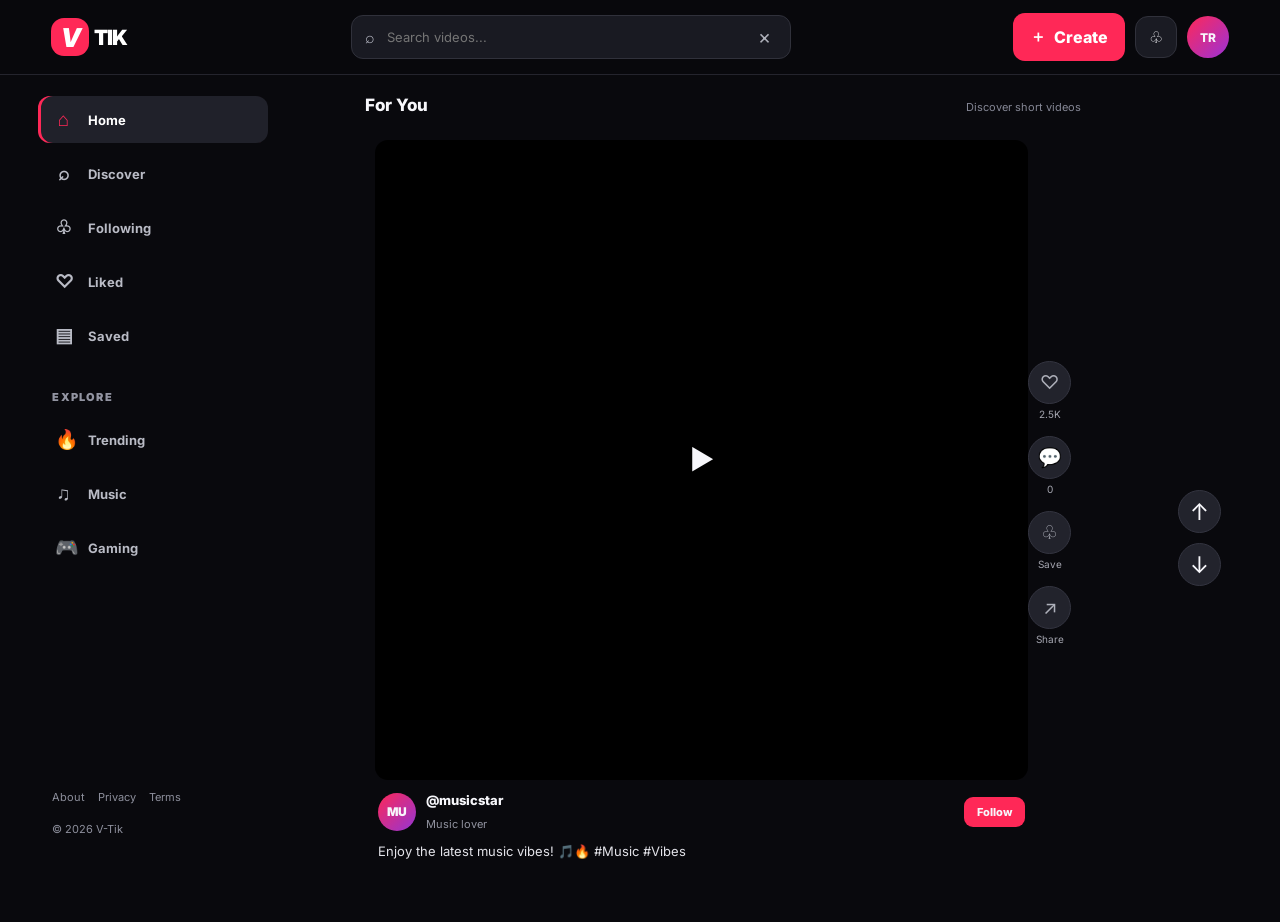
==== index.html @ be9b4aa5 "Update index.html" ====
<!DOCTYPE html>
<html lang="en">
<head>
  <meta charset="UTF-8">
  <meta name="viewport" content="width=device-width, initial-scale=1">
  <meta name="theme-color" content="#09090d">
  <title>V-Tik — Watch, Create & Share</title>
  <link rel="preconnect" href="https://fonts.googleapis.com">
  <link rel="preconnect" href="https://fonts.gstatic.com" crossorigin>
  <link href="https://fonts.googleapis.com/css2?family=Inter:wght@400;500;600;700;800;900&display=swap" rel="stylesheet">
  <link rel="stylesheet" href="style.css">
</head>
<body>
  <header class="topbar">
    <a class="brand" href="#" aria-label="V-Tik home"><span class="brand-mark">V</span><span class="brand-word">TIK</span></a>
    <label class="search-box">
      <span aria-hidden="true">⌕</span>
      <input id="searchInput" type="search" placeholder="Search videos..." autocomplete="off">
      <button id="clearSearch" type="button" aria-label="Clear search">×</button>
    </label>
    <div class="top-actions">
      <button class="create-button" id="openUpload">＋ <span>Create</span></button>
      <button class="icon-button notification-button" id="notificationsButton" title="Notifications" aria-label="Notifications">♧</button>
      <button class="avatar top-avatar" id="topAvatar" title="Open profile">TR</button>
    </div>
  </header>

  <div class="app-layout">
    <aside class="left-sidebar">
      <nav class="main-nav" aria-label="Main navigation">
        <button class="nav-item active" data-page="Home"><span>⌂</span>Home</button>
        <button class="nav-item" data-page="Discover"><span>⌕</span>Discover</button>
        <button class="nav-item" data-page="Following"><span>♧</span>Following</button>
        <button class="nav-item" data-page="Liked"><span>♡</span>Liked</button>
        <button class="nav-item" data-page="Saved"><span>▤</span>Saved</button>
      </nav>
      <p class="sidebar-heading">EXPLORE</p>
      <nav class="explore-nav" aria-label="Explore topics">
        <button class="nav-item" data-topic="Trending"><span>🔥</span>Trending</button>
        <button class="nav-item" data-topic="Music"><span>♫</span>Music</button>
        <button class="nav-item" data-topic="Gaming"><span>🎮</span>Gaming</button>
      </nav>
      <footer class="sidebar-footer">
        <div class="footer-links"><a href="#">About</a><a href="#">Privacy</a><a href="#">Terms</a></div>
        <p>© 2026 V-Tik</p>
      </footer>
    </aside>

    <main class="feed-area">
      <div class="feed-heading">
        <span id="feedLabel">For You</span>
        <span class="feed-subtitle">Discover short videos</span>
      </div>
      <section id="videoFeed" class="video-feed" aria-live="polite"></section>
      <section id="emptyState" class="empty-state hidden">
        <div class="empty-symbol">▶</div>
        <h2>No videos found</h2>
        <p>Try another search or upload the first video.</p>
        <button class="create-button" id="emptyUpload">＋ Upload video</button>
      </section>
    </main>

    <aside class="scroll-controls" aria-label="Feed controls">
      <button id="scrollUp" title="Previous video" aria-label="Scroll up">↑</button>
      <button id="scrollDown" title="Next video" aria-label="Scroll down">↓</button>
    </aside>
  </div>

  <nav class="mobile-nav" aria-label="Mobile navigation">
    <button class="mobile-active" data-page="Home"><span>⌂</span>Home</button>
    <button data-page="Discover"><span>⌕</span>Discover</button>
    <button id="mobileUpload" class="mobile-create" aria-label="Create video">＋</button>
    <button data-page="Saved"><span>▤</span>Saved</button>
    <button data-page="Profile"><span>◉</span>Profile</button>
  </nav>

  <div class="modal hidden" id="uploadModal" role="dialog" aria-modal="true" aria-labelledby="uploadTitle">
    <div class="modal-panel">
      <button class="modal-close" data-close="uploadModal" aria-label="Close">×</button>
      <p class="eyebrow">CREATOR STUDIO</p>
      <h2 id="uploadTitle">Upload a video</h2>
      <label class="file-drop" for="videoFile"><span class="upload-arrow">↑</span><b>Choose a video</b><small>MP4, WebM or MOV</small></label>
      <input id="videoFile" type="file" accept="video/*" hidden>
      <p id="selectedFile" class="selected-file">No video selected</p>
      <label class="field-label" for="videoCaption">Caption</label>
      <textarea id="videoCaption" maxlength="220" placeholder="Write a caption..."></textarea>
      <label class="field-label" for="videoTopic">Topic</label>
      <select id="videoTopic"><option>Trending</option><option>Music</option><option>Gaming</option><option>Lifestyle</option><option>Comedy</option></select>
      <button class="create-button publish-button" id="publishVideo">Publish video</button>
    </div>
  </div>

  <div class="modal hidden" id="commentsModal" role="dialog" aria-modal="true" aria-labelledby="commentsTitle">
    <div class="modal-panel comments-panel">
      <button class="modal-close" data-close="commentsModal" aria-label="Close">×</button>
      <p class="eyebrow">COMMUNITY</p>
      <h2 id="commentsTitle">Comments</h2>
      <div id="commentList" class="comment-list"></div>
      <form id="commentForm" class="comment-form">
        <input id="commentInput" maxlength="300" placeholder="Add a comment..." required>
        <button class="create-button" type="submit">Send</button>
      </form>
    </div>
  </div>

  <div id="toast" class="toast" role="status"></div>
  <script src="app.js"></script>
</body>
</html>
---- style.css ----
/* =========================================
   V-TIK PRO — IMPROVED STYLESHEET
========================================= */

* {
    box-sizing: border-box;
}

:root {
    color-scheme: dark;

    --bg: #09090d;
    --panel: #121219;
    --panel2: #20212a;
    --line: #292a34;
    --muted: #999ba8;
    --text: #f7f7fb;
    --pink: #ff2857;
    --purple: #9b32d8;

    --topbar-height: 75px;
    --mobile-nav-height: 65px;
}

html {
    scroll-behavior: smooth;
}

body {
    margin: 0;
    min-height: 100vh;
    background: var(--bg);
    color: var(--text);
    font-family: Inter, Arial, sans-serif;
    overflow-x: hidden;
}

button,
input,
textarea,
select {
    font: inherit;
}

button {
    color: inherit;
    cursor: pointer;
}

button:focus-visible,
input:focus-visible,
textarea:focus-visible,
select:focus-visible {
    outline: 2px solid var(--pink);
    outline-offset: 3px;
}

/* =========================================
   TOP BAR
========================================= */

.topbar {
    height: var(--topbar-height);
    position: sticky;
    top: 0;
    z-index: 30;

    display: grid;
    grid-template-columns: 270px minmax(240px, 440px) 1fr;
    align-items: center;
    gap: 30px;

    padding: 0 4%;

    background: #09090df2;
    border-bottom: 1px solid #24242d;
    backdrop-filter: blur(16px);
    -webkit-backdrop-filter: blur(16px);
}

.brand {
    width: max-content;
    display: flex;
    align-items: center;
    gap: 5px;

    color: white;
    text-decoration: none;
    font-size: 21px;
    font-weight: 900;
    letter-spacing: -1px;
}

.brand-mark {
    width: 38px;
    height: 38px;

    display: grid;
    place-items: center;

    border-radius: 13px;
    background: var(--pink);

    font-size: 26px;
    font-weight: 900;
    font-style: italic;
}

.brand-word {
    letter-spacing: -1.3px;
}

.search-box {
    height: 44px;

    display: flex;
    align-items: center;
    gap: 10px;

    padding: 0 13px;

    background: #191a22;
    border: 1px solid #30313b;
    border-radius: 12px;

    color: #b8bac5;
    transition: border-color .2s;
}

.search-box:focus-within {
    border-color: var(--pink);
}

.search-box input {
    width: 100%;
    min-width: 0;

    border: 0;
    outline: 0;

    background: transparent;
    color: white;
    font-size: 13px;
}

.search-box button {
    border: 0;
    background: none;
    color: #aeb0ba;
    font-size: 20px;
}

.top-actions {
    display: flex;
    justify-content: flex-end;
    align-items: center;
    gap: 10px;
}

.create-button {
    display: inline-flex;
    align-items: center;
    justify-content: center;
    gap: 8px;

    padding: 13px 17px;

    border: 0;
    border-radius: 12px;

    background: var(--pink);
    color: white;

    font-weight: 800;
    transition: .2s;
}

.create-button:hover {
    filter: brightness(1.12);
    transform: translateY(-2px);
}

.icon-button,
.avatar {
    width: 42px;
    height: 42px;

    border-radius: 13px;
    background: #1a1b23;
    border: 1px solid #30313b;
}

.top-avatar {
    border: 0;
    border-radius: 50%;
    background: linear-gradient(135deg, #ff2857, #9b32d8);

    font-size: 12px;
    font-weight: 800;
}

/* =========================================
   MAIN LAYOUT
========================================= */

.app-layout {
    display: grid;
    grid-template-columns: 230px minmax(0, 1fr) 64px;
    gap: 26px;

    max-width: 1540px;
    margin: 0 auto;
    padding: 17px 3% 40px;
}

/* =========================================
   LEFT SIDEBAR
========================================= */

.left-sidebar {
    position: sticky;
    top: 92px;

    height: calc(100vh - 110px);
    min-height: 500px;

    padding: 4px 0 20px;

    display: flex;
    flex-direction: column;
}

.main-nav,
.explore-nav {
    display: grid;
    gap: 7px;
}

.nav-item {
    height: 47px;

    display: flex;
    align-items: center;
    gap: 17px;

    padding: 0 17px;

    border: 0;
    border-radius: 12px;

    background: transparent;
    color: #b9bbc5;

    text-align: left;
    font-size: 13px;
    font-weight: 700;

    transition: .2s;
}

.nav-item span {
    width: 16px;
    text-align: center;
    font-size: 19px;
}

.nav-item:hover,
.nav-item.active {
    background: #20212a;
    color: #fff;
}

.nav-item.active {
    box-shadow: inset 3px 0 var(--pink);
}

.nav-item.active span {
    color: var(--pink);
}

.sidebar-heading {
    margin: 31px 14px 12px;

    color: #9294a1;
    font-size: 11px;
    font-weight: 900;
    letter-spacing: 1.2px;
}

.sidebar-footer {
    margin-top: auto;
    padding: 15px 14px;

    color: #8d8f9c;
    font-size: 11px;
}

.footer-links {
    display: flex;
    flex-wrap: wrap;
    gap: 13px;
    margin-bottom: 18px;
}

.footer-links a {
    color: inherit;
    text-decoration: none;
}

/* =========================================
   VIDEO FEED AREA
========================================= */

.feed-area {
    width: 100%;
    max-width: 720px;
    min-width: 0;
    margin: 0 auto;
}

.feed-heading {
    display: flex;
    align-items: baseline;
    justify-content: space-between;

    margin: 3px 0 13px;
    padding: 0 2px;
}

.feed-heading > span:first-child {
    font-size: 17px;
    font-weight: 800;
}

.feed-subtitle {
    color: #858795;
    font-size: 11px;
}

/* =========================================
   ONE-VIDEO-AT-A-TIME SCROLLING
========================================= */

/*
   The feed itself scrolls.
   Each card occupies the available feed height.
*/

#videoFeed,
.video-feed {
    display: flex;
    flex-direction: column;
    gap: 0;

    width: 100%;
    height: calc(100vh - 150px);
    height: calc(100dvh - 150px);

    min-height: 400px;

    overflow-x: hidden;
    overflow-y: auto;

    scroll-snap-type: y mandatory;
    scroll-behavior: smooth;
    overscroll-behavior-y: contain;

    scrollbar-width: none;
    -ms-overflow-style: none;
}

#videoFeed::-webkit-scrollbar,
.video-feed::-webkit-scrollbar {
    display: none;
}

/* ONE VIDEO CARD */

#videoFeed .video-card,
.video-feed .video-card {
    position: relative;

    display: flex;
    flex: 0 0 100%;
    align-items: stretch;
    justify-content: center;

    width: 100%;
    height: 100%;
    min-height: 0;

    padding: 12px;

    scroll-snap-align: start;
    scroll-snap-stop: always;

    overflow: hidden;
}

/* VIDEO MAIN AREA */

.video-card .video-main {
    display: flex;
    flex: 1;
    flex-direction: column;

    min-width: 0;
    min-height: 0;
}

/* =========================================
   VIDEO PLAYER
========================================= */

.video-stage {
    position: relative;

    width: 100%;
    height: min(76vh, 685px);
    min-height: 300px;

    display: flex;
    justify-content: center;
    align-items: center;

    overflow: hidden;

    background: #000;
    border-radius: 13px;
}

#videoFeed .video-stage,
.video-feed .video-stage {
    flex: 1;
    height: auto;
    min-height: 0;
    max-height: none;
}

.video-stage video {
    display: block;

    width: 100%;
    height: 100%;

    object-fit: contain;

    background: #000;
    cursor: pointer;
}

.video-overlay-play {
    position: absolute;
    inset: 0;

    display: grid;
    place-items: center;

    pointer-events: none;
    opacity: 0;

    transition: opacity .2s;
}

.video-overlay-play span {
    width: 68px;
    height: 68px;

    display: grid;
    place-items: center;

    border-radius: 50%;
    background: #0008;

    font-size: 27px;
}

.video-stage.paused .video-overlay-play {
    opacity: 1;
}

/* =========================================
   VIDEO DETAILS
========================================= */

.video-meta {
    display: flex;
    align-items: center;
    gap: 10px;

    flex-shrink: 0;

    padding: 12px 3px 0;
}

.creator-avatar {
    width: 38px;
    height: 38px;
    flex: 0 0 38px;

    display: grid;
    place-items: center;

    border-radius: 50%;
    background: linear-gradient(135deg, #ff2857, #9335d5);

    font-size: 12px;
    font-weight: 900;
}

.creator-text {
    flex: 1;
    min-width: 0;
}

.creator-name {
    margin: 0 0 4px;
    font-size: 13px;
    font-weight: 800;
}

.creator-handle {
    color: #9294a1;
    font-size: 11px;
}

.video-caption {
    margin: 10px 3px 5px;

    color: #e3e3e9;
    font-size: 13px;
    line-height: 1.5;

    overflow-wrap: anywhere;
}

.follow-button {
    flex-shrink: 0;

    padding: 8px 13px;

    border: 0;
    border-radius: 9px;

    background: var(--pink);

    font-size: 11px;
    font-weight: 800;
}

.follow-button.following {
    background: #292a34;
    color: #ddd;
}

/* =========================================
   VIDEO ACTIONS
========================================= */

.video-actions {
    display: flex;
    flex-direction: column;
    align-items: center;
    justify-content: center;
    gap: 16px;

    flex-shrink: 0;

    padding: 4px 0;
}

.action-wrap {
    display: grid;
    justify-items: center;
    gap: 4px;

    color: #aeb0ba;
    font-size: 10px;
}

.action-button {
    width: 43px;
    height: 43px;

    display: grid;
    place-items: center;

    border: 1px solid #343541;
    border-radius: 50%;

    background: #22232c;

    font-size: 19px;
    transition: .2s;
}

.action-button:hover,
.action-button.active {
    color: var(--pink);
    border-color: #74304a;
    transform: scale(1.06);
}

.action-count {
    color: #a5a6b0;
    font-size: 10px;
}

/* =========================================
   DESKTOP SCROLL BUTTONS
========================================= */

.scroll-controls {
    position: sticky;
    top: 40%;

    height: max-content;

    display: grid;
    gap: 10px;

    align-self: start;
    padding-top: 130px;
}

.scroll-controls button {
    width: 43px;
    height: 43px;

    border: 1px solid #343541;
    border-radius: 50%;

    background: #22232c;
    font-size: 23px;

    transition: .2s;
}

.scroll-controls button:hover {
    background: #343541;
    transform: scale(1.06);
}

/* =========================================
   EMPTY STATE
========================================= */

.empty-state {
    padding: 70px 20px;

    text-align: center;

    border: 1px dashed #343541;
    border-radius: 16px;

    color: #a4a6b2;
}

.empty-state h2 {
    color: white;
}

.empty-state p {
    font-size: 13px;
}

.empty-symbol {
    margin-bottom: 15px;
    font-size: 42px;
}

.hidden {
    display: none !important;
}

/* =========================================
   MOBILE NAVIGATION
========================================= */

.mobile-nav {
    display: none;
}

/* =========================================
   MODALS
========================================= */

.modal {
    position: fixed;
    inset: 0;
    z-index: 60;

    display: grid;
    place-items: center;

    padding: 18px;

    background: #000b;
    backdrop-filter: blur(7px);
    -webkit-backdrop-filter: blur(7px);
}

.modal-panel {
    position: relative;

    width: min(440px, 100%);
    max-height: 90vh;
    overflow: auto;

    padding: 27px;

    background: #171820;
    border: 1px solid #343541;
    border-radius: 18px;
}

.modal-panel h2 {
    margin: 7px 0 20px;
}

.modal-close {
    position: absolute;
    top: 12px;
    right: 15px;

    border: 0;
    background: none;

    color: #b8bac5;
    font-size: 27px;
}

.eyebrow {
    color: var(--pink);
    font-size: 10px;
    font-weight: 900;
    letter-spacing: 1.3px;
}

/* =========================================
   UPLOAD FORM
========================================= */

.file-drop {
    display: grid;
    justify-items: center;
    gap: 8px;

    padding: 28px;

    border: 1px dashed #555666;
    border-radius: 13px;

    background: #20212a;
    cursor: pointer;

    transition: .2s;
}

.file-drop:hover {
    border-color: var(--pink);
    background: #29202a;
}

.upload-arrow {
    color: var(--pink);
    font-size: 30px;
}

.file-drop small,
.selected-file {
    color: #a5a7b2;
    font-size: 12px;
}

.field-label {
    display: block;
    margin: 17px 0 7px;

    font-size: 12px;
    font-weight: 700;
}

textarea,
select,
.comment-form input {
    width: 100%;
    padding: 12px;

    border: 1px solid #383946;
    border-radius: 10px;

    background: #101117;
    color: white;

    outline: none;
}

textarea {
    min-height: 85px;
    resize: vertical;
}

select {
    margin-top: 4px;
}

.publish-button {
    width: 100%;
    margin-top: 18px;
}

/* =========================================
   COMMENTS
========================================= */

.comment-list {
    display: grid;
    gap: 12px;

    max-height: 45vh;
    overflow: auto;

    margin-bottom: 15px;
}

.comment-item {
    padding: 10px;

    background: #22232c;
    border-radius: 10px;

    font-size: 13px;
}

.comment-item b {
    display: block;
    margin-bottom: 4px;
}

.comment-form {
    display: flex;
    gap: 8px;
}

.comment-form input {
    min-width: 0;
}

.comment-form button {
    white-space: nowrap;
}

/* =========================================
   TOAST MESSAGE
========================================= */

.toast {
    position: fixed;
    left: 50%;
    bottom: 25px;
    z-index: 90;

    transform: translate(-50%, 20px);

    padding: 11px 17px;

    background: #292a34;
    border: 1px solid #41424d;
    border-radius: 10px;

    font-size: 12px;

    opacity: 0;
    pointer-events: none;

    transition: .2s;
}

.toast.show {
    opacity: 1;
    transform: translate(-50%, 0);
}

/* =========================================
   TABLETS AND SMALL LAPTOPS
========================================= */

@media (max-width: 1000px) {
    .topbar {
        grid-template-columns: 170px minmax(180px, 1fr) auto;
        gap: 15px;
    }

    .app-layout {
        grid-template-columns: 185px minmax(0, 1fr) 48px;
        gap: 15px;
    }

    #videoFeed,
    .video-feed {
        height: calc(100vh - 150px);
        height: calc(100dvh - 150px);
    }

    .video-stage {
        height: 68vh;
    }
}

/* =========================================
   MOBILE PHONES
========================================= */

@media (max-width: 700px) {
    :root {
        --topbar-height: 64px;
    }

    .topbar {
        height: var(--topbar-height);

        grid-template-columns: auto minmax(90px, 1fr) auto;
        gap: 10px;

        padding: 0 12px;
    }

    .brand {
        font-size: 17px;
    }

    .brand-mark {
        width: 34px;
        height: 34px;
    }

    .search-box {
        height: 39px;
        padding: 0 9px;
    }

    .search-box input {
        font-size: 11px;
    }

    .create-button {
        padding: 11px 12px;
    }

    .create-button span {
        display: none;
    }

    .notification-button {
        display: none;
    }

    .top-actions {
        gap: 6px;
    }

    .icon-button,
    .avatar {
        width: 36px;
        height: 36px;
    }

    .app-layout {
        display: block;
        padding: 12px 10px 85px;
    }

    .left-sidebar {
        display: none;
    }

    .feed-area {
        max-width: 560px;
    }

    .feed-heading {
        margin: 4px 3px 12px;
    }

    /*
       Leaves space for the top bar,
       heading and fixed bottom navigation.
    */

    #videoFeed,
    .video-feed {
        height: calc(100vh - 190px);
        height: calc(100dvh - 190px);
        min-height: 350px;
    }

    #videoFeed .video-card,
    .video-feed .video-card {
        padding: 8px;
    }

    .video-stage {
        height: 68vh;
        min-height: 300px;
        max-height: 650px;
    }

    .video-actions {
        gap: 13px;
    }

    .action-button {
        width: 38px;
        height: 38px;
    }

    .scroll-controls {
        display: none !important;
    }

    /* MOBILE BOTTOM NAVIGATION */

    .mobile-nav {
        position: fixed;
        z-index: 35;

        bottom: 0;
        left: 0;
        right: 0;

        height: var(--mobile-nav-height);

        display: flex;
        justify-content: space-around;
        align-items: center;

        padding-bottom: env(safe-area-inset-bottom);

        background: #101117f5;
        border-top: 1px solid #2b2c36;

        backdrop-filter: blur(15px);
        -webkit-backdrop-filter: blur(15px);
    }

    .mobile-nav button {
        display: grid;
        justify-items: center;
        gap: 3px;

        border: 0;
        background: none;

        color: #aeb0ba;
        font-size: 9px;
    }

    .mobile-nav button span {
        font-size: 19px;
    }

    .mobile-nav .mobile-active {
        color: var(--pink);
    }

    .mobile-nav .mobile-create {
        width: 42px;
        height: 34px;

        display: grid;
        place-items: center;

        border-radius: 10px;
        background: var(--pink);

        color: white;
        font-size: 25px;
    }

    .sidebar-footer {
        display: none;
    }
}

/* =========================================
   EXTRA SMALL PHONES
========================================= */

@media (max-width: 390px) {
    .topbar {
        gap: 7px;
        padding: 0 8px;
    }

    .brand {
        font-size: 15px;
    }

    .brand-mark {
        width: 31px;
        height: 31px;
        font-size: 22px;
    }

    #videoFeed,
    .video-feed {
        height: calc(100vh - 185px);
        height: calc(100dvh - 185px);
    }

    .video-card {
        padding: 6px;
    }

    .video-stage {
        min-height: 260px;
    }

    .video-actions {
        gap: 10px;
    }

    .action-button {
        width: 34px;
        height: 34px;
        font-size: 16px;
    }

    .action-count {
        font-size: 9px;
    }

    .creator-avatar {
        width: 33px;
        height: 33px;
        flex-basis: 33px;
    }

    .video-caption {
        font-size: 12px;
    }
}

/* =========================================
   ACCESSIBILITY AND PERFORMANCE
========================================= */

@media (prefers-reduced-motion: reduce) {
    html {
        scroll-behavior: auto;
    }

    *,
    *::before,
    *::after {
        transition-duration: .01ms !important;
        animation-duration: .01ms !important;
        scroll-behavior: auto !important;
    }
}
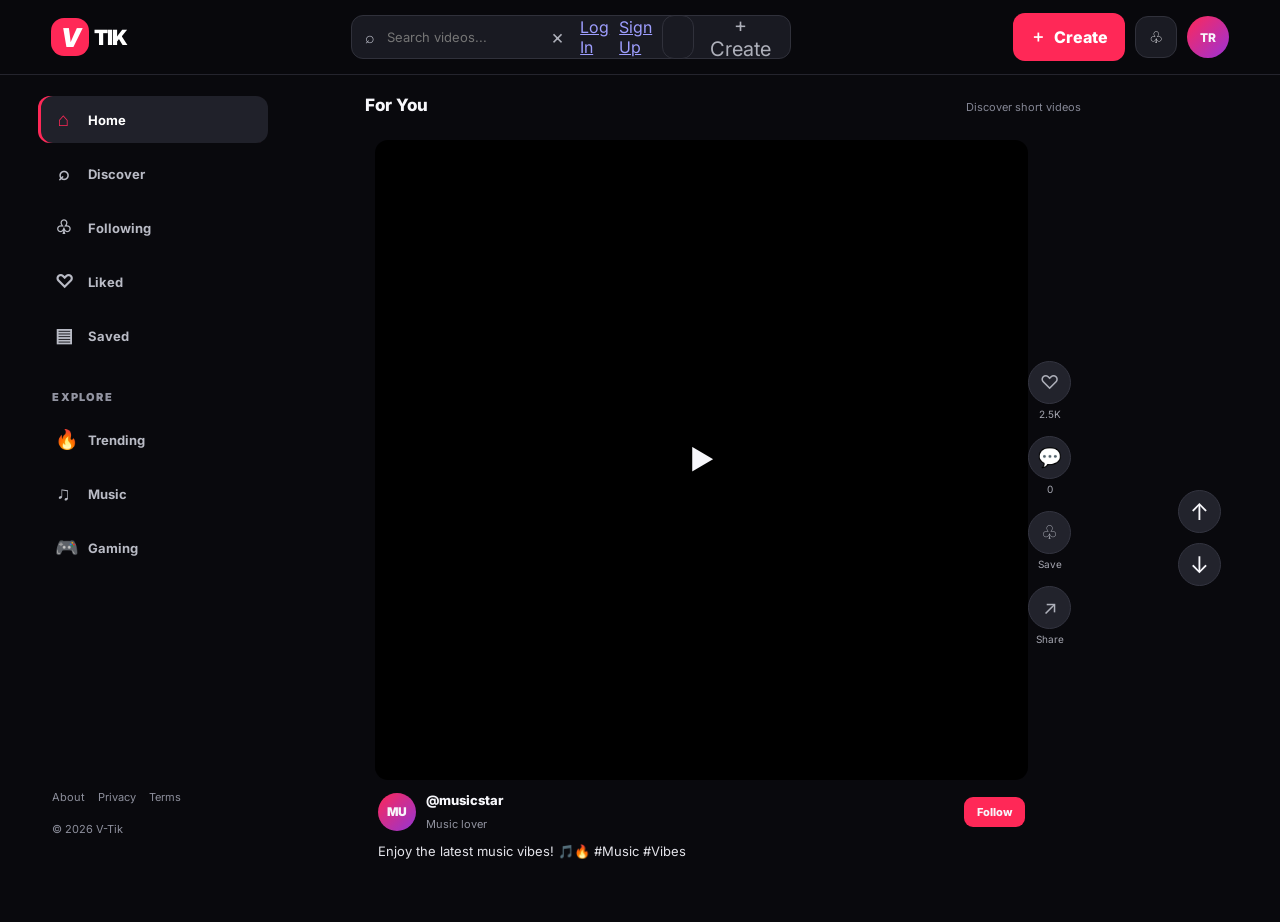
==== commit 8dc64c18: "Update index.html" ====
--- a/index.html
+++ b/index.html
@@ -17,6 +17,31 @@
       <span aria-hidden="true">⌕</span>
       <input id="searchInput" type="search" placeholder="Search videos..." autocomplete="off">
       <button id="clearSearch" type="button" aria-label="Clear search">×</button>
+      
+<div class="top-actions">
+
+    <a href="login.html" class="auth-btn login-btn">
+        Log In
+    </a>
+
+    <a href="signup.html" class="auth-btn signup-btn">
+        Sign Up
+    </a>
+
+    <div class="search-box">
+        <input
+            type="search"
+            id="searchInput"
+            placeholder="Search V-Tik"
+        >
+    </div>
+
+    <button id="createTop" class="create-btn">
+        + Create
+    </button>
+
+</div>
+
     </label>
     <div class="top-actions">
       <button class="create-button" id="openUpload">＋ <span>Create</span></button>
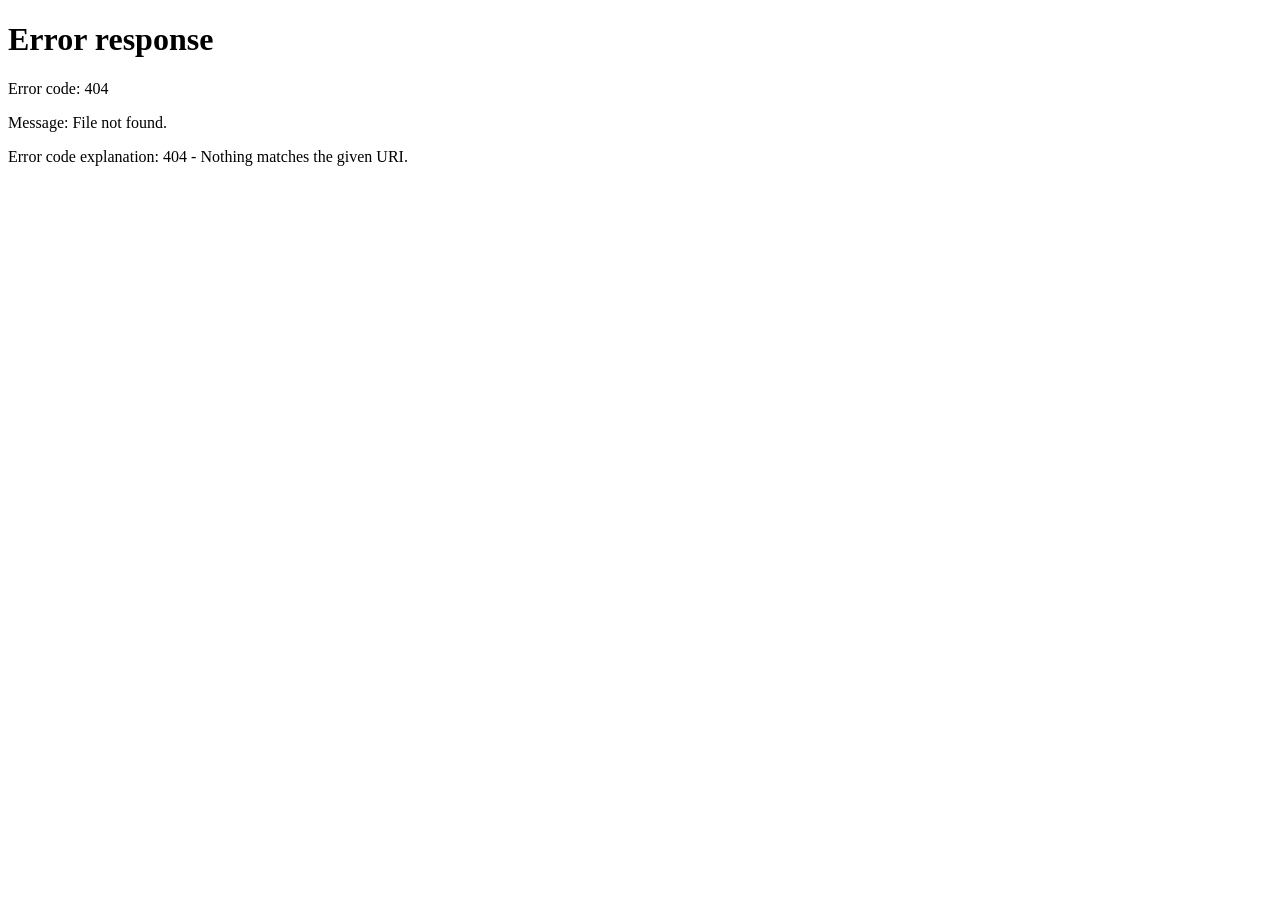
==== commit 7c68afc8: "Update index.html" ====
--- a/index.html
+++ b/index.html
@@ -64,6 +64,13 @@
         <button class="nav-item" data-topic="Trending"><span>🔥</span>Trending</button>
         <button class="nav-item" data-topic="Music"><span>♫</span>Music</button>
         <button class="nav-item" data-topic="Gaming"><span>🎮</span>Gaming</button>
+        <button id="topAvatar" class="avatar small">
+    TR
+</button>
+
+<button id="logoutButton" type="button">
+    Log Out
+</button>
       </nav>
       <footer class="sidebar-footer">
         <div class="footer-links"><a href="#">About</a><a href="#">Privacy</a><a href="#">Terms</a></div>
--- a/style.css
+++ b/style.css
@@ -1160,3 +1160,48 @@
         scroll-behavior: auto !important;
     }
 }
+
+/* LOGIN AND SIGNUP BUTTONS */
+.top-actions {
+    display: flex;
+    align-items: center;
+    gap: 12px;
+}
+
+.auth-btn {
+    text-decoration: none;
+    padding: 10px 17px;
+    border-radius: 8px;
+    font-size: 14px;
+    font-weight: 700;
+    white-space: nowrap;
+    transition: 0.3s ease;
+}
+
+.login-btn {
+    color: #ffffff;
+    border: 1px solid #44444f;
+    background: #20212a;
+}
+
+.signup-btn {
+    color: #ffffff;
+    background: #ff2857;
+    border: 1px solid #ff2857;
+}
+
+.auth-btn:hover {
+    transform: translateY(-2px);
+    opacity: 0.85;
+}
+
+@media (max-width: 600px) {
+    .auth-btn {
+        padding: 8px 10px;
+        font-size: 12px;
+    }
+
+    .top-actions {
+        gap: 6px;
+    }
+}
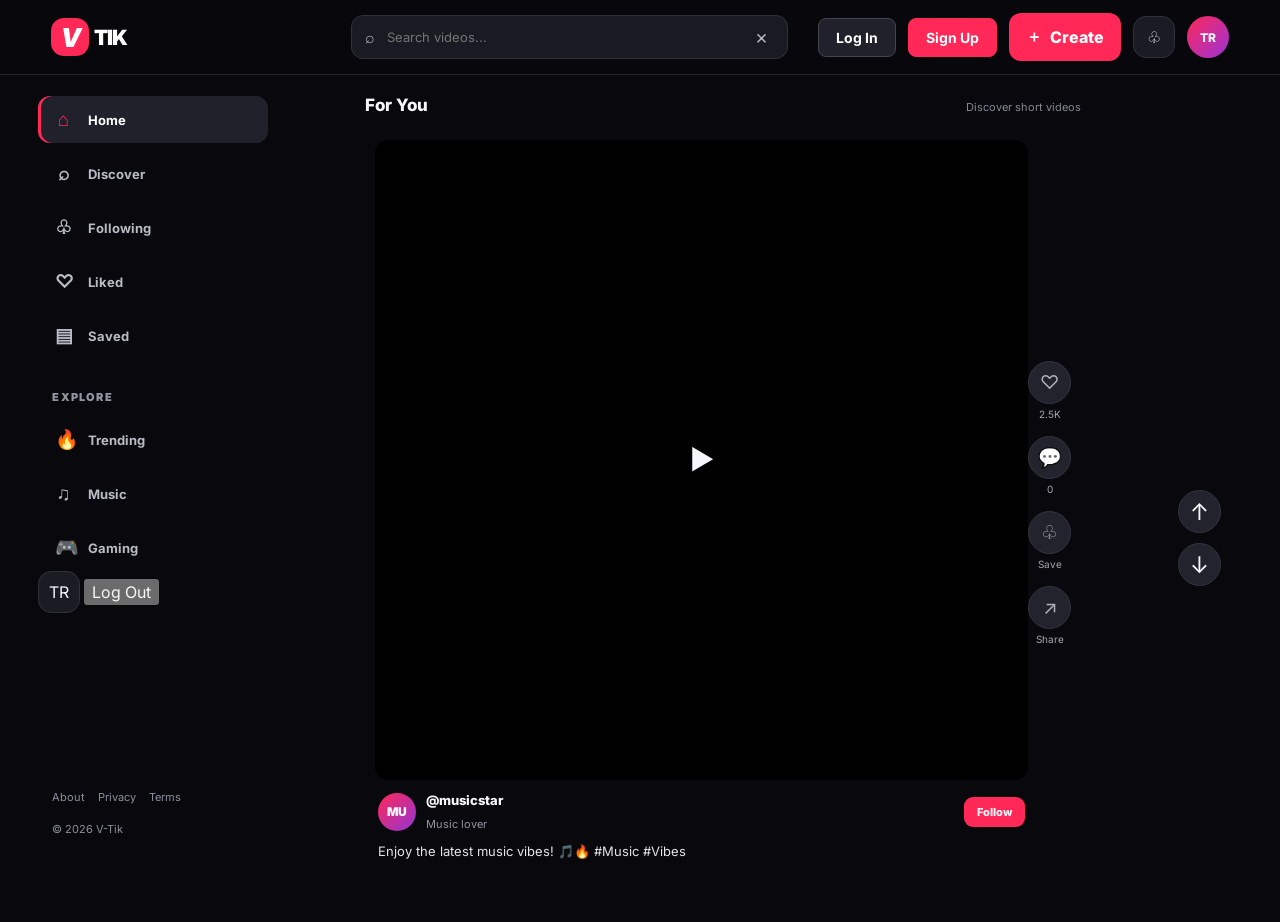
==== commit 1ad676d1: "Update index.html" ====
--- a/index.html
+++ b/index.html
@@ -1,141 +1,300 @@
+
 <!DOCTYPE html>
 <html lang="en">
 <head>
-  <meta charset="UTF-8">
-  <meta name="viewport" content="width=device-width, initial-scale=1">
-  <meta name="theme-color" content="#09090d">
-  <title>V-Tik — Watch, Create & Share</title>
-  <link rel="preconnect" href="https://fonts.googleapis.com">
-  <link rel="preconnect" href="https://fonts.gstatic.com" crossorigin>
-  <link href="https://fonts.googleapis.com/css2?family=Inter:wght@400;500;600;700;800;900&display=swap" rel="stylesheet">
-  <link rel="stylesheet" href="style.css">
+    <meta charset="UTF-8">
+    <meta name="viewport" content="width=device-width, initial-scale=1">
+    <meta name="theme-color" content="#09090d">
+
+    <title>V-Tik — Watch, Create & Share</title>
+
+    <link rel="preconnect" href="https://fonts.googleapis.com">
+    <link rel="preconnect" href="https://fonts.gstatic.com" crossorigin>
+    <link href="https://fonts.googleapis.com/css2?family=Inter:wght@400;500;600;700;800;900&display=swap" rel="stylesheet">
+
+    <link rel="stylesheet" href="style.css">
 </head>
+
 <body>
-  <header class="topbar">
-    <a class="brand" href="#" aria-label="V-Tik home"><span class="brand-mark">V</span><span class="brand-word">TIK</span></a>
+
+<header class="topbar">
+
+    <a class="brand" href="index.html" aria-label="V-Tik home">
+        <span class="brand-mark">V</span>
+        <span class="brand-word">TIK</span>
+    </a>
+
     <label class="search-box">
-      <span aria-hidden="true">⌕</span>
-      <input id="searchInput" type="search" placeholder="Search videos..." autocomplete="off">
-      <button id="clearSearch" type="button" aria-label="Clear search">×</button>
-      
-<div class="top-actions">
-
-    <a href="login.html" class="auth-btn login-btn">
-        Log In
-    </a>
-
-    <a href="signup.html" class="auth-btn signup-btn">
-        Sign Up
-    </a>
-
-    <div class="search-box">
-        <input
-            type="search"
-            id="searchInput"
-            placeholder="Search V-Tik"
-        >
+        <span aria-hidden="true">⌕</span>
+        <input id="searchInput" type="search"
+               placeholder="Search videos..." autocomplete="off">
+        <button id="clearSearch" type="button"
+                aria-label="Clear search">×</button>
+    </label>
+
+    <div class="top-actions">
+
+        <a href="login.html" class="auth-btn login-btn">
+            Log In
+        </a>
+
+        <a href="signup.html" class="auth-btn signup-btn">
+            Sign Up
+        </a>
+
+        <button class="create-button" id="openUpload">
+            ＋ <span>Create</span>
+        </button>
+
+        <button class="icon-button notification-button"
+                id="notificationsButton"
+                title="Notifications" aria-label="Notifications">
+            ♧
+        </button>
+
+        <button class="avatar top-avatar" id="topAvatar"
+                title="Open profile">TR</button>
+
     </div>
-
-    <button id="createTop" class="create-btn">
-        + Create
+</header>
+
+
+<div class="app-layout">
+
+    <aside class="left-sidebar">
+
+        <nav class="main-nav" aria-label="Main navigation">
+
+            <button class="nav-item active" data-page="Home">
+                <span>⌂</span>Home
+            </button>
+
+            <button class="nav-item" data-page="Discover">
+                <span>⌕</span>Discover
+            </button>
+
+            <button class="nav-item" data-page="Following">
+                <span>♧</span>Following
+            </button>
+
+            <button class="nav-item" data-page="Liked">
+                <span>♡</span>Liked
+            </button>
+
+            <button class="nav-item" data-page="Saved">
+                <span>▤</span>Saved
+            </button>
+
+        </nav>
+
+        <p class="sidebar-heading">EXPLORE</p>
+
+        <nav class="explore-nav" aria-label="Explore topics">
+
+            <button class="nav-item" data-topic="Trending">
+                <span>🔥</span>Trending
+            </button>
+
+            <button class="nav-item" data-topic="Music">
+                <span>♫</span>Music
+            </button>
+
+            <button class="nav-item" data-topic="Gaming">
+                <span>🎮</span>Gaming
+            </button>
+
+        </nav>
+
+        <div class="sidebar-account">
+            <button class="avatar small" id="sidebarAvatar">
+                TR
+            </button>
+
+            <button id="logoutButton" type="button">
+                Log Out
+            </button>
+        </div>
+
+        <footer class="sidebar-footer">
+            <div class="footer-links">
+                <a href="#">About</a>
+                <a href="#">Privacy</a>
+                <a href="#">Terms</a>
+            </div>
+
+            <p>© 2026 V-Tik</p>
+        </footer>
+
+    </aside>
+
+
+    <main class="feed-area">
+
+        <div class="feed-heading">
+            <span id="feedLabel">For You</span>
+            <span class="feed-subtitle">
+                Discover short videos
+            </span>
+        </div>
+
+        <section id="videoFeed"
+                 class="video-feed"
+                 aria-live="polite">
+        </section>
+
+        <section id="emptyState" class="empty-state hidden">
+
+            <div class="empty-symbol">▶</div>
+
+            <h2>No videos found</h2>
+
+            <p>Try another search or upload the first video.</p>
+
+            <button class="create-button" id="emptyUpload">
+                ＋ Upload video
+            </button>
+
+        </section>
+
+    </main>
+
+
+    <aside class="scroll-controls" aria-label="Feed controls">
+
+        <button id="scrollUp" title="Previous video"
+                aria-label="Scroll up">↑</button>
+
+        <button id="scrollDown" title="Next video"
+                aria-label="Scroll down">↓</button>
+
+    </aside>
+
+</div>
+
+
+<nav class="mobile-nav" aria-label="Mobile navigation">
+
+    <button class="mobile-active" data-page="Home">
+        <span>⌂</span>Home
     </button>
 
+    <button data-page="Discover">
+        <span>⌕</span>Discover
+    </button>
+
+    <button id="mobileUpload" class="mobile-create"
+            aria-label="Create video">＋</button>
+
+    <button data-page="Saved">
+        <span>▤</span>Saved
+    </button>
+
+    <button data-page="Profile">
+        <span>◉</span>Profile
+    </button>
+
+</nav>
+
+
+<!-- UPLOAD MODAL -->
+
+<div class="modal hidden" id="uploadModal"
+     role="dialog" aria-modal="true"
+     aria-labelledby="uploadTitle">
+
+    <div class="modal-panel">
+
+        <button class="modal-close"
+                data-close="uploadModal"
+                aria-label="Close">×</button>
+
+        <p class="eyebrow">CREATOR STUDIO</p>
+
+        <h2 id="uploadTitle">Upload a video</h2>
+
+        <label class="file-drop" for="videoFile">
+            <span class="upload-arrow">↑</span>
+            <b>Choose a video</b>
+            <small>MP4, WebM or MOV</small>
+        </label>
+
+        <input id="videoFile" type="file"
+               accept="video/*" hidden>
+
+        <p id="selectedFile" class="selected-file">
+            No video selected
+        </p>
+
+        <label class="field-label" for="videoCaption">
+            Caption
+        </label>
+
+        <textarea id="videoCaption"
+                  maxlength="220"
+                  placeholder="Write a caption..."></textarea>
+
+        <label class="field-label" for="videoTopic">
+            Topic
+        </label>
+
+        <select id="videoTopic">
+            <option>Trending</option>
+            <option>Music</option>
+            <option>Gaming</option>
+            <option>Lifestyle</option>
+            <option>Comedy</option>
+        </select>
+
+        <button class="create-button publish-button"
+                id="publishVideo">
+            Publish video
+        </button>
+
+    </div>
 </div>
 
-    </label>
-    <div class="top-actions">
-      <button class="create-button" id="openUpload">＋ <span>Create</span></button>
-      <button class="icon-button notification-button" id="notificationsButton" title="Notifications" aria-label="Notifications">♧</button>
-      <button class="avatar top-avatar" id="topAvatar" title="Open profile">TR</button>
+
+<!-- COMMENTS MODAL -->
+
+<div class="modal hidden" id="commentsModal"
+     role="dialog" aria-modal="true"
+     aria-labelledby="commentsTitle">
+
+    <div class="modal-panel comments-panel">
+
+        <button class="modal-close"
+                data-close="commentsModal"
+                aria-label="Close">×</button>
+
+        <p class="eyebrow">COMMUNITY</p>
+
+        <h2 id="commentsTitle">Comments</h2>
+
+        <div id="commentList" class="comment-list"></div>
+
+        <form id="commentForm" class="comment-form">
+
+            <input id="commentInput"
+                   maxlength="300"
+                   placeholder="Add a comment..."
+                   required>
+
+            <button class="create-button" type="submit">
+                Send
+            </button>
+
+        </form>
+
     </div>
-  </header>
-
-  <div class="app-layout">
-    <aside class="left-sidebar">
-      <nav class="main-nav" aria-label="Main navigation">
-        <button class="nav-item active" data-page="Home"><span>⌂</span>Home</button>
-        <button class="nav-item" data-page="Discover"><span>⌕</span>Discover</button>
-        <button class="nav-item" data-page="Following"><span>♧</span>Following</button>
-        <button class="nav-item" data-page="Liked"><span>♡</span>Liked</button>
-        <button class="nav-item" data-page="Saved"><span>▤</span>Saved</button>
-      </nav>
-      <p class="sidebar-heading">EXPLORE</p>
-      <nav class="explore-nav" aria-label="Explore topics">
-        <button class="nav-item" data-topic="Trending"><span>🔥</span>Trending</button>
-        <button class="nav-item" data-topic="Music"><span>♫</span>Music</button>
-        <button class="nav-item" data-topic="Gaming"><span>🎮</span>Gaming</button>
-        <button id="topAvatar" class="avatar small">
-    TR
-</button>
-
-<button id="logoutButton" type="button">
-    Log Out
-</button>
-      </nav>
-      <footer class="sidebar-footer">
-        <div class="footer-links"><a href="#">About</a><a href="#">Privacy</a><a href="#">Terms</a></div>
-        <p>© 2026 V-Tik</p>
-      </footer>
-    </aside>
-
-    <main class="feed-area">
-      <div class="feed-heading">
-        <span id="feedLabel">For You</span>
-        <span class="feed-subtitle">Discover short videos</span>
-      </div>
-      <section id="videoFeed" class="video-feed" aria-live="polite"></section>
-      <section id="emptyState" class="empty-state hidden">
-        <div class="empty-symbol">▶</div>
-        <h2>No videos found</h2>
-        <p>Try another search or upload the first video.</p>
-        <button class="create-button" id="emptyUpload">＋ Upload video</button>
-      </section>
-    </main>
-
-    <aside class="scroll-controls" aria-label="Feed controls">
-      <button id="scrollUp" title="Previous video" aria-label="Scroll up">↑</button>
-      <button id="scrollDown" title="Next video" aria-label="Scroll down">↓</button>
-    </aside>
-  </div>
-
-  <nav class="mobile-nav" aria-label="Mobile navigation">
-    <button class="mobile-active" data-page="Home"><span>⌂</span>Home</button>
-    <button data-page="Discover"><span>⌕</span>Discover</button>
-    <button id="mobileUpload" class="mobile-create" aria-label="Create video">＋</button>
-    <button data-page="Saved"><span>▤</span>Saved</button>
-    <button data-page="Profile"><span>◉</span>Profile</button>
-  </nav>
-
-  <div class="modal hidden" id="uploadModal" role="dialog" aria-modal="true" aria-labelledby="uploadTitle">
-    <div class="modal-panel">
-      <button class="modal-close" data-close="uploadModal" aria-label="Close">×</button>
-      <p class="eyebrow">CREATOR STUDIO</p>
-      <h2 id="uploadTitle">Upload a video</h2>
-      <label class="file-drop" for="videoFile"><span class="upload-arrow">↑</span><b>Choose a video</b><small>MP4, WebM or MOV</small></label>
-      <input id="videoFile" type="file" accept="video/*" hidden>
-      <p id="selectedFile" class="selected-file">No video selected</p>
-      <label class="field-label" for="videoCaption">Caption</label>
-      <textarea id="videoCaption" maxlength="220" placeholder="Write a caption..."></textarea>
-      <label class="field-label" for="videoTopic">Topic</label>
-      <select id="videoTopic"><option>Trending</option><option>Music</option><option>Gaming</option><option>Lifestyle</option><option>Comedy</option></select>
-      <button class="create-button publish-button" id="publishVideo">Publish video</button>
-    </div>
-  </div>
-
-  <div class="modal hidden" id="commentsModal" role="dialog" aria-modal="true" aria-labelledby="commentsTitle">
-    <div class="modal-panel comments-panel">
-      <button class="modal-close" data-close="commentsModal" aria-label="Close">×</button>
-      <p class="eyebrow">COMMUNITY</p>
-      <h2 id="commentsTitle">Comments</h2>
-      <div id="commentList" class="comment-list"></div>
-      <form id="commentForm" class="comment-form">
-        <input id="commentInput" maxlength="300" placeholder="Add a comment..." required>
-        <button class="create-button" type="submit">Send</button>
-      </form>
-    </div>
-  </div>
-
-  <div id="toast" class="toast" role="status"></div>
-  <script src="app.js"></script>
+</div>
+
+
+<div id="toast" class="toast" role="status"></div>
+
+
+<!-- MAIN JAVASCRIPT -->
+
+<script src="app.js"></script>
+
 </body>
 </html>
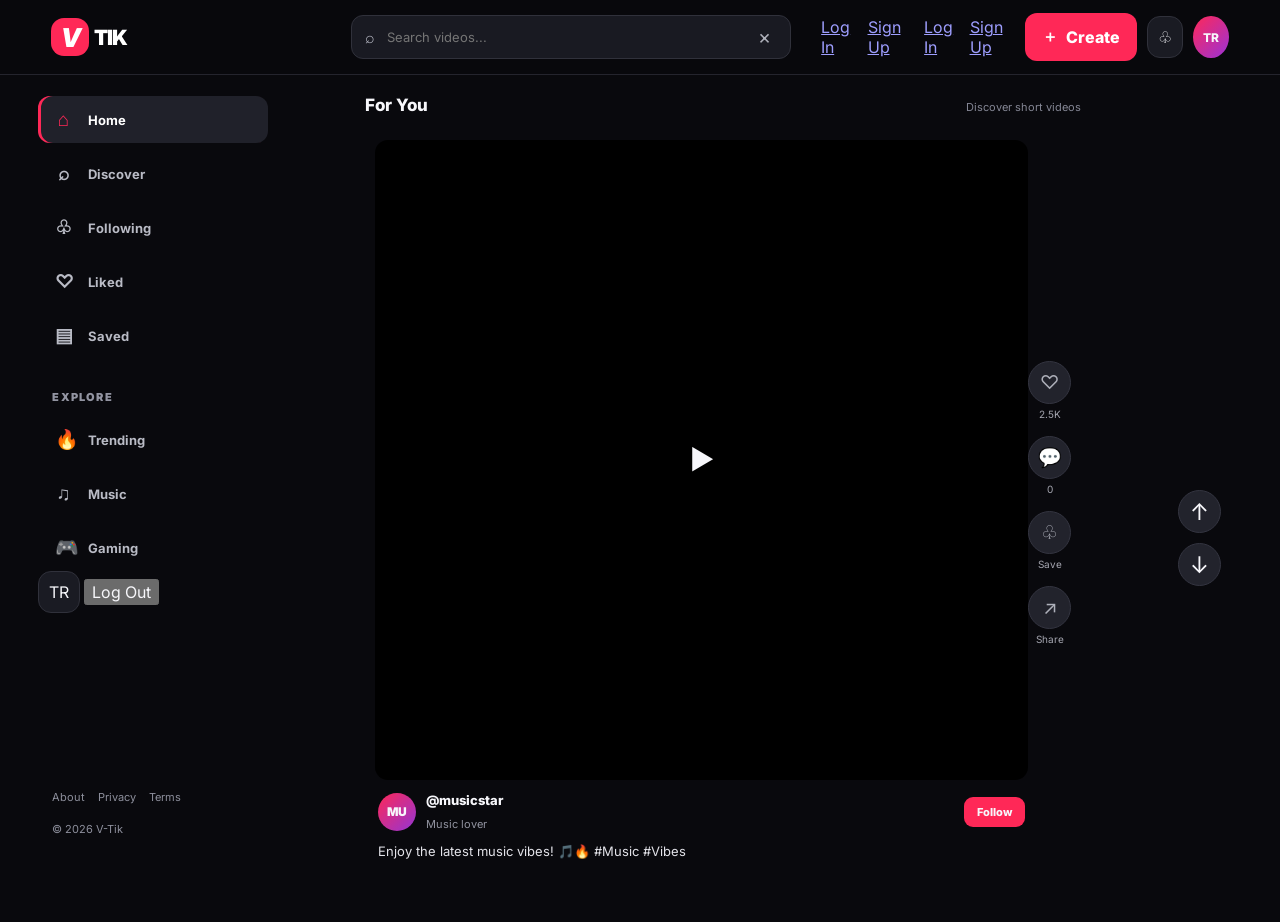
==== commit c1b8f660: "Update index.html" ====
--- a/index.html
+++ b/index.html
@@ -41,7 +41,15 @@
         <a href="signup.html" class="auth-btn signup-btn">
             Sign Up
         </a>
-
+<div class="top-actions">
+
+    <!-- LOGIN BUTTON -->
+    <a href="./login.html" class="login-btn">Log In</a>
+
+    <!-- SIGN UP BUTTON -->
+    <a href="./signup.html" class="signup-btn">Sign Up</a>
+
+</div>
         <button class="create-button" id="openUpload">
             ＋ <span>Create</span>
         </button>
--- a/style.css
+++ b/style.css
@@ -1,4 +1,3 @@
-
 /* =========================================
    V-TIK PRO — IMPROVED STYLESHEET
 ========================================= */
@@ -1160,48 +1159,4 @@
         scroll-behavior: auto !important;
     }
 }
-
-/* LOGIN AND SIGNUP BUTTONS */
-.top-actions {
-    display: flex;
-    align-items: center;
-    gap: 12px;
-}
-
-.auth-btn {
-    text-decoration: none;
-    padding: 10px 17px;
-    border-radius: 8px;
-    font-size: 14px;
-    font-weight: 700;
-    white-space: nowrap;
-    transition: 0.3s ease;
-}
-
-.login-btn {
-    color: #ffffff;
-    border: 1px solid #44444f;
-    background: #20212a;
-}
-
-.signup-btn {
-    color: #ffffff;
-    background: #ff2857;
-    border: 1px solid #ff2857;
-}
-
-.auth-btn:hover {
-    transform: translateY(-2px);
-    opacity: 0.85;
-}
-
-@media (max-width: 600px) {
-    .auth-btn {
-        padding: 8px 10px;
-        font-size: 12px;
-    }
-
-    .top-actions {
-        gap: 6px;
-    }
-}
+ create the css for log in and sign up, rewrite full file
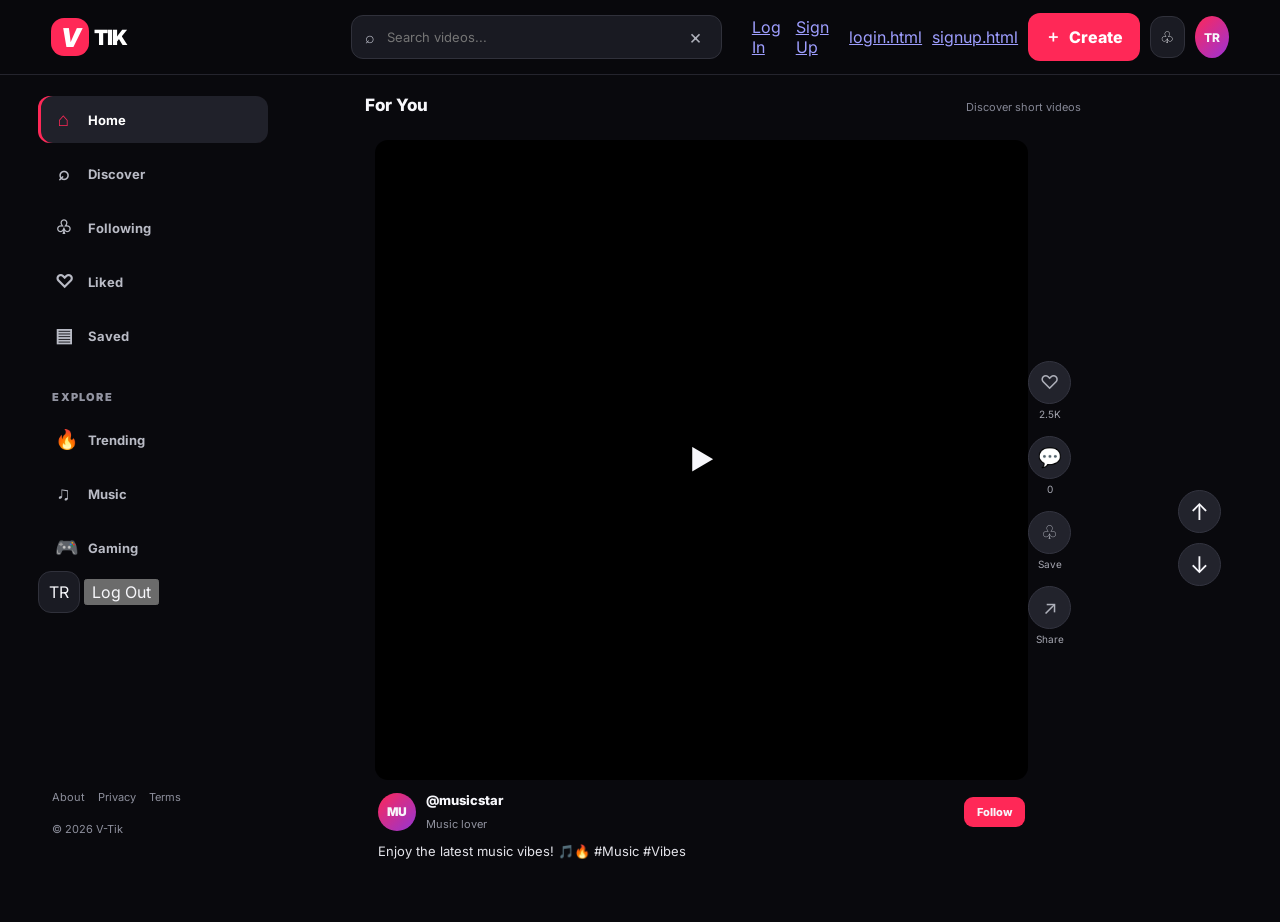
==== commit f7e1351a: "Update index.html" ====
--- a/index.html
+++ b/index.html
@@ -44,10 +44,10 @@
 <div class="top-actions">
 
     <!-- LOGIN BUTTON -->
-    <a href="./login.html" class="login-btn">Log In</a>
+    <a href="./login.html" class="login.html">login.html</a>
 
     <!-- SIGN UP BUTTON -->
-    <a href="./signup.html" class="signup-btn">Sign Up</a>
+    <a href="./signup.html" class="signup.html">signup.html</a>
 
 </div>
         <button class="create-button" id="openUpload">
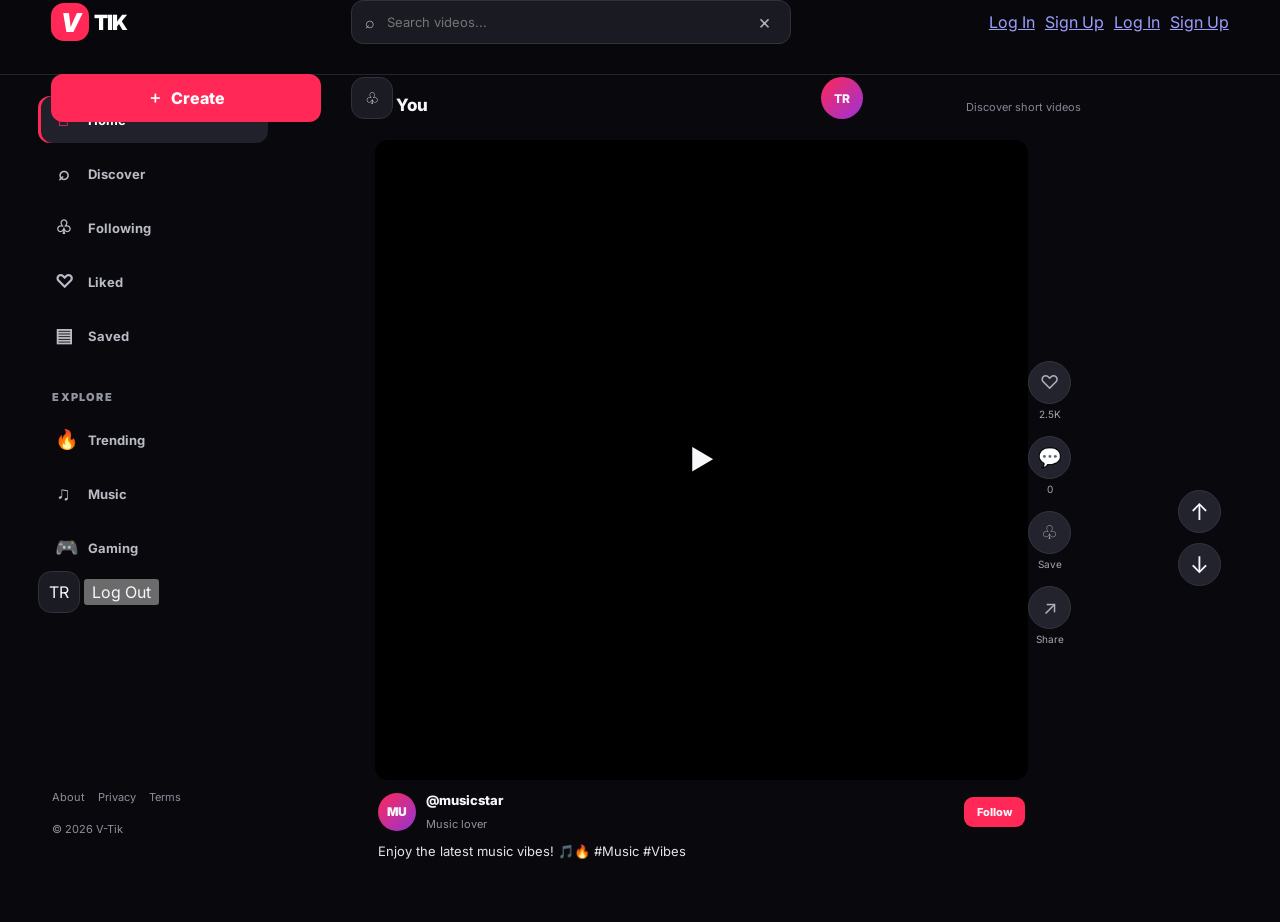
==== commit 41610f94: "Update index.html" ====
--- a/index.html
+++ b/index.html
@@ -34,6 +34,9 @@
 
     <div class="top-actions">
 
+<a href="./login.html">Log In</a>
+<a href="./signup.html">Sign Up</a>
+
         <a href="login.html" class="auth-btn login-btn">
             Log In
         </a>
@@ -41,13 +44,6 @@
         <a href="signup.html" class="auth-btn signup-btn">
             Sign Up
         </a>
-<div class="top-actions">
-
-    <!-- LOGIN BUTTON -->
-    <a href="./login.html" class="login.html">login.html</a>
-
-    <!-- SIGN UP BUTTON -->
-    <a href="./signup.html" class="signup.html">signup.html</a>
 
 </div>
         <button class="create-button" id="openUpload">
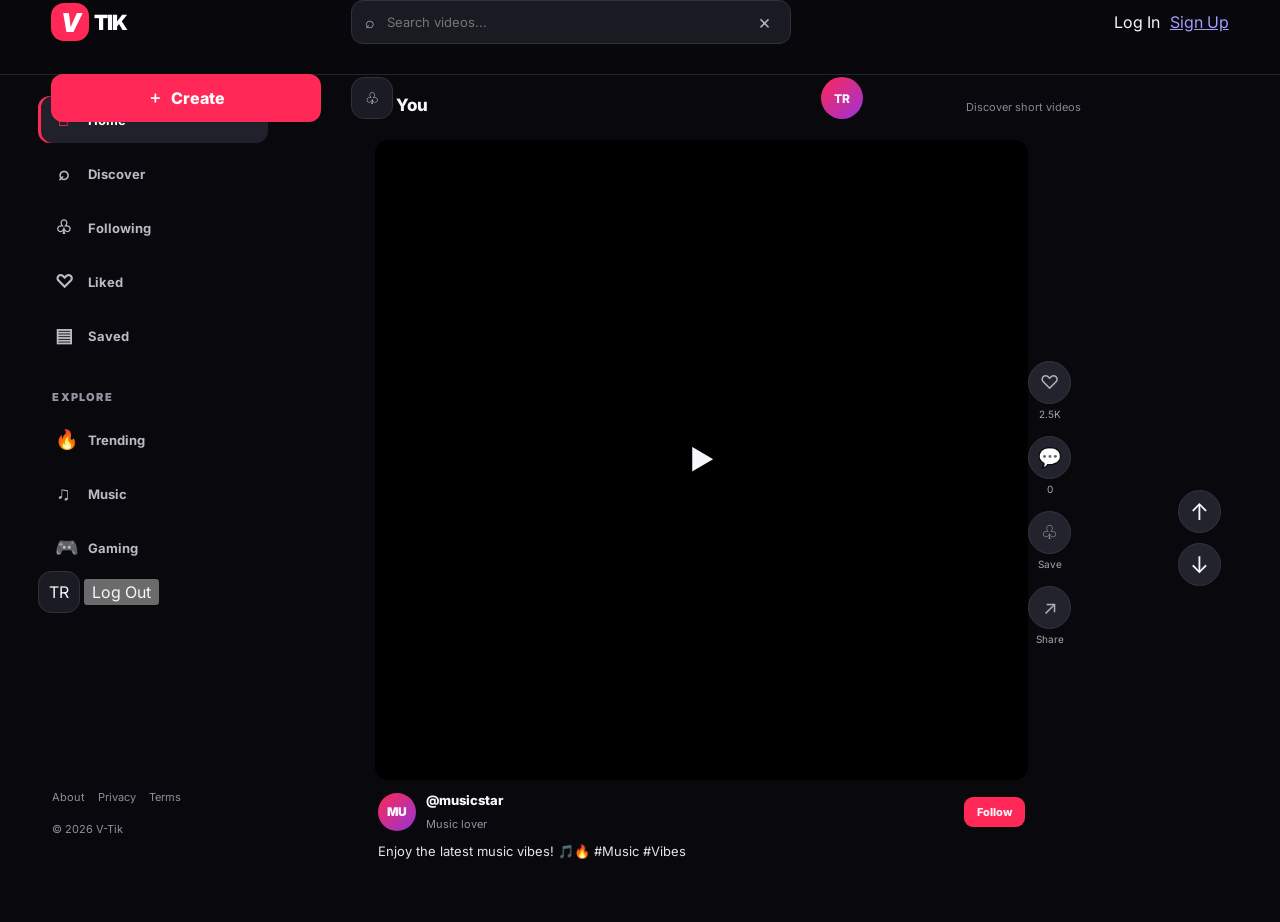
==== commit b860aec4: "Update index.html" ====
--- a/index.html
+++ b/index.html
@@ -32,11 +32,7 @@
                 aria-label="Clear search">×</button>
     </label>
 
-    <div class="top-actions">
-
-<a href="./login.html">Log In</a>
-<a href="./signup.html">Sign Up</a>
-
+    <div class="top-actions"
         <a href="login.html" class="auth-btn login-btn">
             Log In
         </a>
@@ -44,7 +40,6 @@
         <a href="signup.html" class="auth-btn signup-btn">
             Sign Up
         </a>
-
 </div>
         <button class="create-button" id="openUpload">
             ＋ <span>Create</span>
